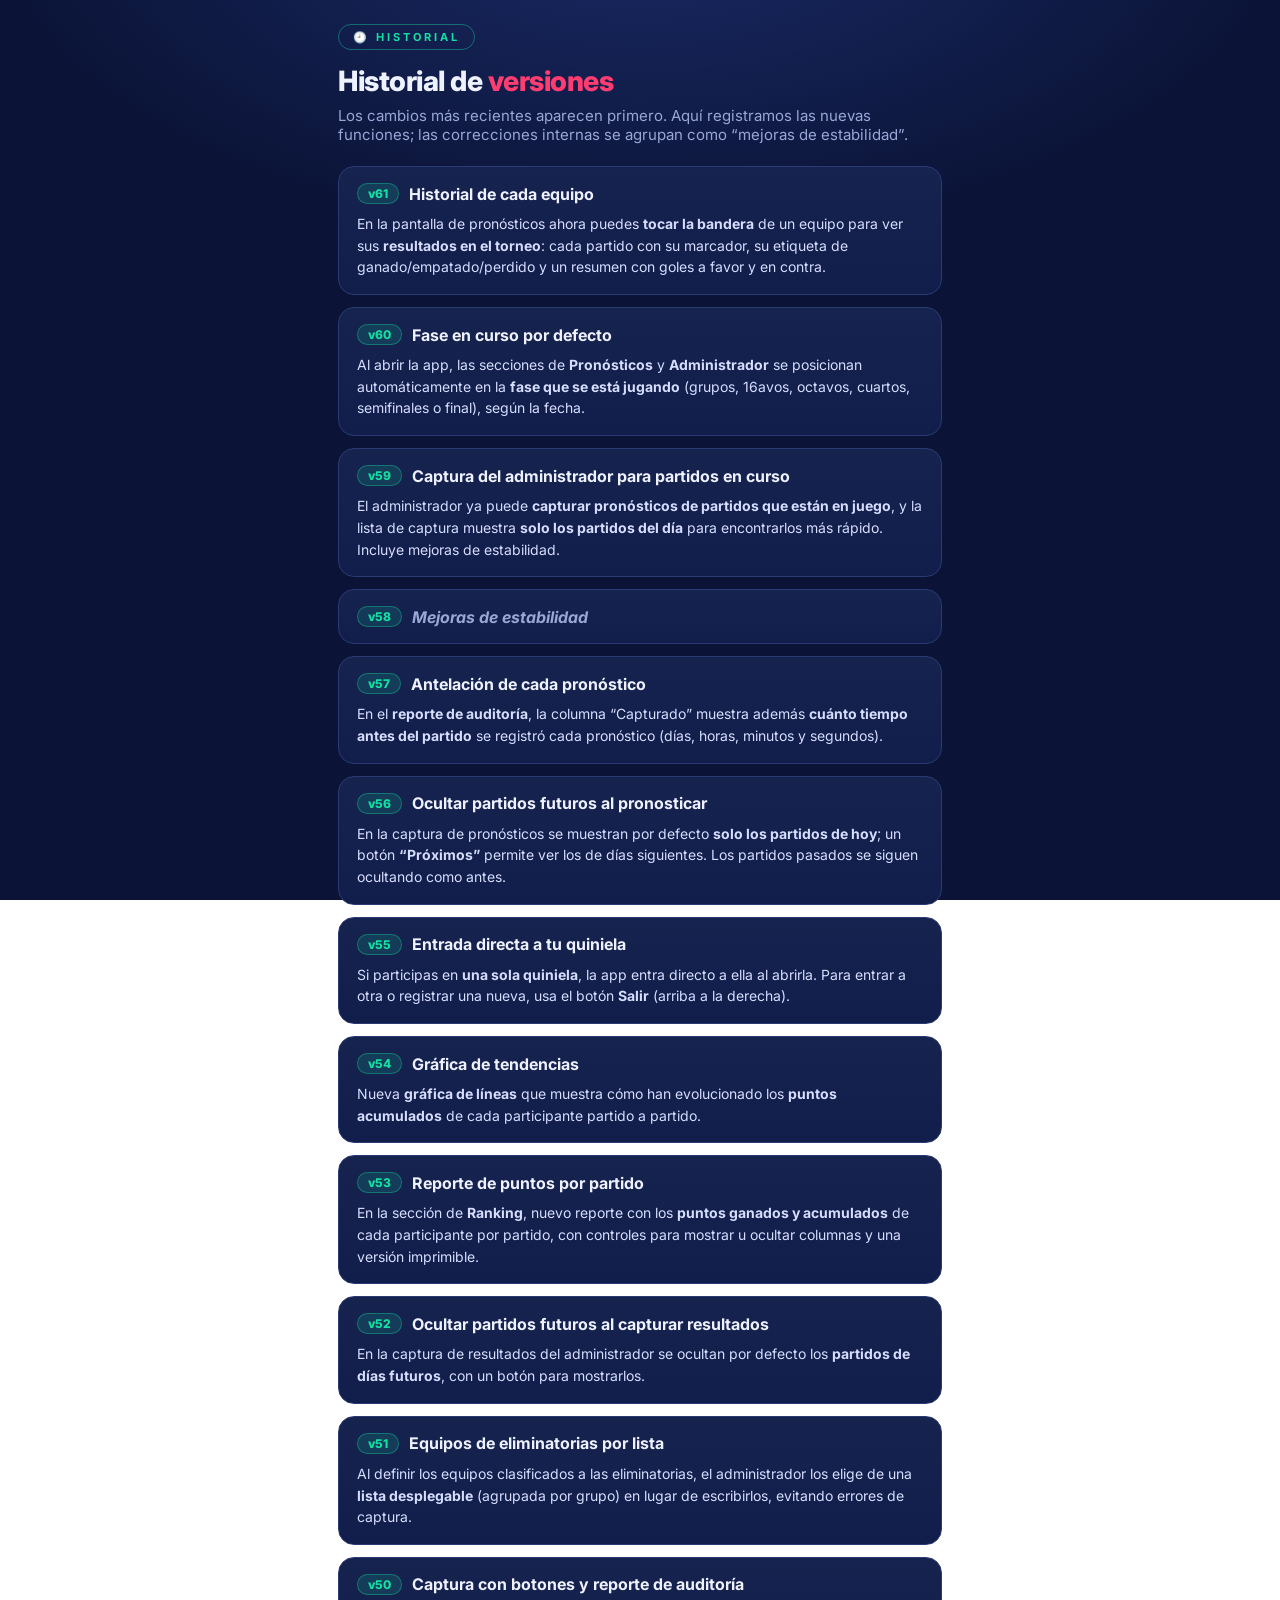
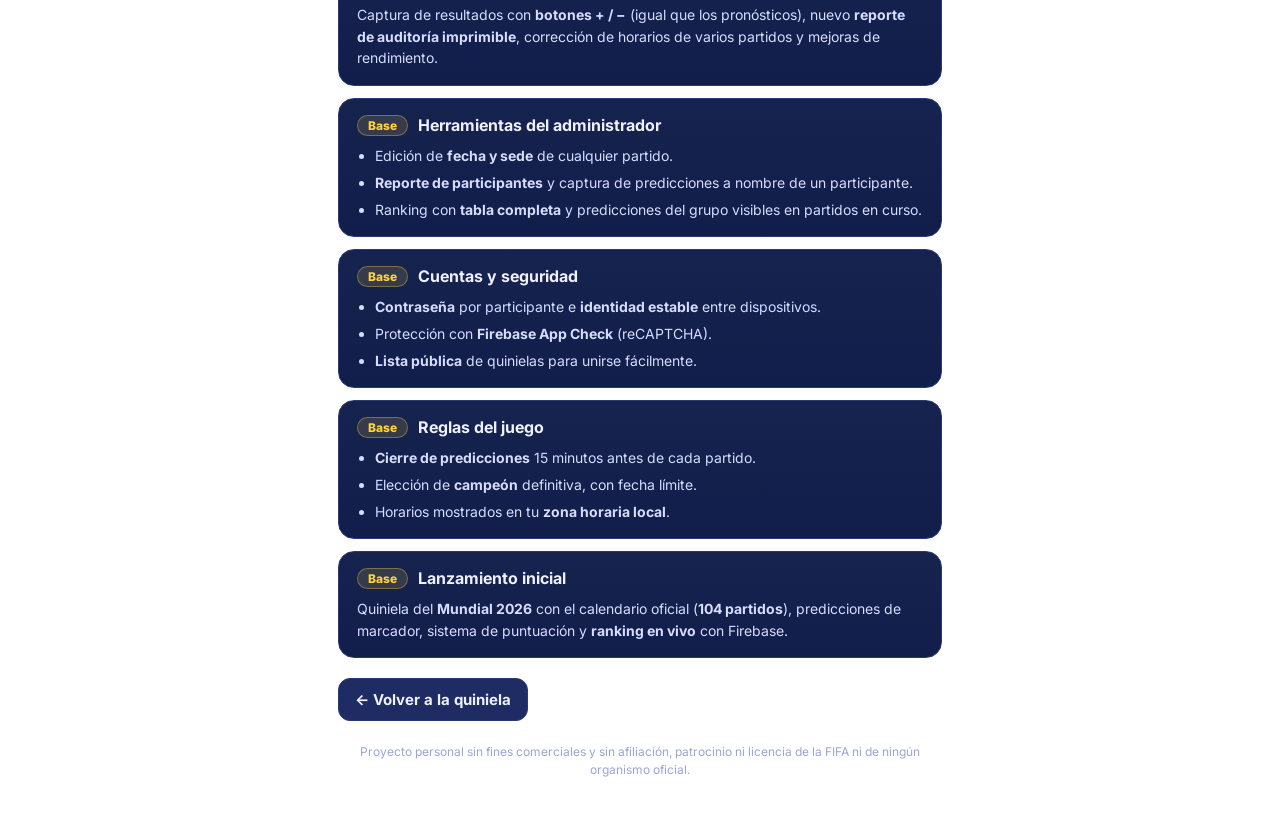
==== historial.html @ ba954df7 "feat: pagina de historial de versiones accesible desde el nombre del participante - Nueva pagina his" ====
<!DOCTYPE html>
<html lang="es">
<head>
  <meta charset="UTF-8" />
  <meta name="viewport" content="width=device-width, initial-scale=1.0" />
  <meta name="theme-color" content="#0b1437" />
  <title>Historial de versiones · Quiniela Mundial 2026</title>
  <link rel="preconnect" href="https://fonts.googleapis.com" />
  <link href="https://fonts.googleapis.com/css2?family=Inter:wght@400;500;600;700;800&display=swap" rel="stylesheet" />
  <link rel="stylesheet" href="css/styles.css" />
  <style>
    .hist { max-width: 640px; margin: 0 auto; padding: 24px 18px 60px; }
    .hist h1 { font-size: 28px; font-weight: 800; letter-spacing: -.5px; }
    .hist h1 span { color: var(--primary); }
    .hist .lead { color: var(--muted); margin: 8px 0 22px; font-size: 15px; }
    .ver-card {
      background: linear-gradient(180deg, var(--card) 0%, var(--bg-2) 100%);
      border: 1px solid var(--line); border-radius: var(--radius);
      padding: 16px 18px; margin-bottom: 12px;
    }
    .ver-head { display: flex; align-items: center; gap: 10px; flex-wrap: wrap; }
    .ver-badge {
      display: inline-flex; align-items: center; background: rgba(20,224,163,.14);
      color: var(--accent); border: 1px solid rgba(20,224,163,.35); border-radius: 999px;
      padding: 2px 10px; font-size: 12px; font-weight: 800; white-space: nowrap;
    }
    .ver-badge.base { background: rgba(255,211,61,.14); color: var(--gold); border-color: rgba(255,211,61,.35); }
    .ver-card h2 { font-size: 16px; font-weight: 700; margin: 0; }
    .ver-card p { color: #d6ddff; font-size: 14px; line-height: 1.55; margin: 9px 0 0; }
    .ver-card ul { margin: 9px 0 0 18px; display: flex; flex-direction: column; gap: 6px; }
    .ver-card li { color: #d6ddff; font-size: 14px; line-height: 1.5; }
    .stab { color: var(--muted); font-style: italic; }
    .back-link {
      display: inline-flex; align-items: center; gap: 8px; color: var(--text);
      background: var(--card-2); border: 1px solid var(--line); border-radius: 12px;
      padding: 11px 16px; text-decoration: none; font-weight: 700; font-size: 15px; margin-top: 8px;
    }
    .disc { color: var(--muted); font-size: 12px; text-align: center; margin-top: 22px; line-height: 1.5; }
  </style>
</head>
<body>
  <div class="hist">
    <div class="hero-badge" style="display:inline-block;color:var(--accent);border:1px solid rgba(20,224,163,.4);border-radius:999px;padding:5px 14px;font-size:11px;letter-spacing:3px;font-weight:700;margin-bottom:14px;">🕘 HISTORIAL</div>
    <h1>Historial de <span>versiones</span></h1>
    <p class="lead">Los cambios más recientes aparecen primero. Aquí registramos las nuevas funciones; las correcciones internas se agrupan como “mejoras de estabilidad”.</p>

    <!-- Las versiones más nuevas van ARRIBA. Al hacer un ajuste, agrega una tarjeta nueva al principio de esta lista. -->

    <div class="ver-card">
      <div class="ver-head"><span class="ver-badge">v61</span><h2>Historial de cada equipo</h2></div>
      <p>En la pantalla de pronósticos ahora puedes <b>tocar la bandera</b> de un equipo para ver sus <b>resultados en el torneo</b>: cada partido con su marcador, su etiqueta de ganado/empatado/perdido y un resumen con goles a favor y en contra.</p>
    </div>

    <div class="ver-card">
      <div class="ver-head"><span class="ver-badge">v60</span><h2>Fase en curso por defecto</h2></div>
      <p>Al abrir la app, las secciones de <b>Pronósticos</b> y <b>Administrador</b> se posicionan automáticamente en la <b>fase que se está jugando</b> (grupos, 16avos, octavos, cuartos, semifinales o final), según la fecha.</p>
    </div>

    <div class="ver-card">
      <div class="ver-head"><span class="ver-badge">v59</span><h2>Captura del administrador para partidos en curso</h2></div>
      <p>El administrador ya puede <b>capturar pronósticos de partidos que están en juego</b>, y la lista de captura muestra <b>solo los partidos del día</b> para encontrarlos más rápido. Incluye mejoras de estabilidad.</p>
    </div>

    <div class="ver-card">
      <div class="ver-head"><span class="ver-badge">v58</span><h2 class="stab">Mejoras de estabilidad</h2></div>
    </div>

    <div class="ver-card">
      <div class="ver-head"><span class="ver-badge">v57</span><h2>Antelación de cada pronóstico</h2></div>
      <p>En el <b>reporte de auditoría</b>, la columna “Capturado” muestra además <b>cuánto tiempo antes del partido</b> se registró cada pronóstico (días, horas, minutos y segundos).</p>
    </div>

    <div class="ver-card">
      <div class="ver-head"><span class="ver-badge">v56</span><h2>Ocultar partidos futuros al pronosticar</h2></div>
      <p>En la captura de pronósticos se muestran por defecto <b>solo los partidos de hoy</b>; un botón <b>“Próximos”</b> permite ver los de días siguientes. Los partidos pasados se siguen ocultando como antes.</p>
    </div>

    <div class="ver-card">
      <div class="ver-head"><span class="ver-badge">v55</span><h2>Entrada directa a tu quiniela</h2></div>
      <p>Si participas en <b>una sola quiniela</b>, la app entra directo a ella al abrirla. Para entrar a otra o registrar una nueva, usa el botón <b>Salir</b> (arriba a la derecha).</p>
    </div>

    <div class="ver-card">
      <div class="ver-head"><span class="ver-badge">v54</span><h2>Gráfica de tendencias</h2></div>
      <p>Nueva <b>gráfica de líneas</b> que muestra cómo han evolucionado los <b>puntos acumulados</b> de cada participante partido a partido.</p>
    </div>

    <div class="ver-card">
      <div class="ver-head"><span class="ver-badge">v53</span><h2>Reporte de puntos por partido</h2></div>
      <p>En la sección de <b>Ranking</b>, nuevo reporte con los <b>puntos ganados y acumulados</b> de cada participante por partido, con controles para mostrar u ocultar columnas y una versión imprimible.</p>
    </div>

    <div class="ver-card">
      <div class="ver-head"><span class="ver-badge">v52</span><h2>Ocultar partidos futuros al capturar resultados</h2></div>
      <p>En la captura de resultados del administrador se ocultan por defecto los <b>partidos de días futuros</b>, con un botón para mostrarlos.</p>
    </div>

    <div class="ver-card">
      <div class="ver-head"><span class="ver-badge">v51</span><h2>Equipos de eliminatorias por lista</h2></div>
      <p>Al definir los equipos clasificados a las eliminatorias, el administrador los elige de una <b>lista desplegable</b> (agrupada por grupo) en lugar de escribirlos, evitando errores de captura.</p>
    </div>

    <div class="ver-card">
      <div class="ver-head"><span class="ver-badge">v50</span><h2>Captura con botones y reporte de auditoría</h2></div>
      <p>Captura de resultados con <b>botones + / −</b> (igual que los pronósticos), nuevo <b>reporte de auditoría imprimible</b>, corrección de horarios de varios partidos y mejoras de rendimiento.</p>
    </div>

    <div class="ver-card">
      <div class="ver-head"><span class="ver-badge base">Base</span><h2>Herramientas del administrador</h2></div>
      <ul>
        <li>Edición de <b>fecha y sede</b> de cualquier partido.</li>
        <li><b>Reporte de participantes</b> y captura de predicciones a nombre de un participante.</li>
        <li>Ranking con <b>tabla completa</b> y predicciones del grupo visibles en partidos en curso.</li>
      </ul>
    </div>

    <div class="ver-card">
      <div class="ver-head"><span class="ver-badge base">Base</span><h2>Cuentas y seguridad</h2></div>
      <ul>
        <li><b>Contraseña</b> por participante e <b>identidad estable</b> entre dispositivos.</li>
        <li>Protección con <b>Firebase App Check</b> (reCAPTCHA).</li>
        <li><b>Lista pública</b> de quinielas para unirse fácilmente.</li>
      </ul>
    </div>

    <div class="ver-card">
      <div class="ver-head"><span class="ver-badge base">Base</span><h2>Reglas del juego</h2></div>
      <ul>
        <li><b>Cierre de predicciones</b> 15 minutos antes de cada partido.</li>
        <li>Elección de <b>campeón</b> definitiva, con fecha límite.</li>
        <li>Horarios mostrados en tu <b>zona horaria local</b>.</li>
      </ul>
    </div>

    <div class="ver-card">
      <div class="ver-head"><span class="ver-badge base">Base</span><h2>Lanzamiento inicial</h2></div>
      <p>Quiniela del <b>Mundial 2026</b> con el calendario oficial (<b>104 partidos</b>), predicciones de marcador, sistema de puntuación y <b>ranking en vivo</b> con Firebase.</p>
    </div>

    <a href="index.html" class="back-link">← Volver a la quiniela</a>

    <p class="disc">Proyecto personal sin fines comerciales y sin afiliación, patrocinio ni licencia de la FIFA ni de ningún organismo oficial.</p>
  </div>
</body>
</html>
---- css/styles.css ----
/* ===================== RESET & TOKENS ===================== */
*, *::before, *::after { box-sizing: border-box; margin: 0; padding: 0; }

:root {
  --bg: #0b1437;
  --bg-2: #111d4a;
  --card: #17234f;
  --card-2: #1e2c63;
  --line: #2a3a73;
  --text: #eef1ff;
  --muted: #9aa6d6;
  --primary: #ff3d71;
  --primary-2: #ff6a4d;
  --accent: #14e0a3;
  --gold: #ffd33d;
  --shadow: 0 10px 30px rgba(0,0,0,.35);
  --radius: 16px;
}

html, body {
  background: radial-gradient(1200px 600px at 50% -10%, #1a2a66 0%, var(--bg) 55%) fixed;
  color: var(--text);
  font-family: 'Inter', system-ui, -apple-system, sans-serif;
  min-height: 100vh;
  -webkit-font-smoothing: antialiased;
  overscroll-behavior-y: none;
}

button { font-family: inherit; cursor: pointer; border: none; color: inherit; }
input { font-family: inherit; }

.hidden { display: none !important; }

/* ===================== LOADER ===================== */
.loader {
  position: fixed; inset: 0; z-index: 100;
  display: flex; flex-direction: column; align-items: center; justify-content: center;
  gap: 14px; background: var(--bg); color: var(--muted);
}
.loader .ball { font-size: 54px; animation: bounce 1s infinite ease-in-out; }
@keyframes bounce { 0%,100%{transform:translateY(0)} 50%{transform:translateY(-18px)} }

/* ===================== SCREENS ===================== */
.screen { min-height: 100vh; }

/* ===================== AUTH ===================== */
#screen-auth {
  max-width: 480px; margin: 0 auto; padding: 32px 20px 48px;
  display: flex; flex-direction: column; gap: 26px;
}
.hero { text-align: center; padding-top: 18px; }
.hero-badge {
  display: inline-block; font-size: 11px; letter-spacing: 3px; font-weight: 700;
  color: var(--gold); border: 1px solid rgba(255,211,61,.4); border-radius: 999px;
  padding: 5px 14px; margin-bottom: 16px;
}
.hero h1 { font-size: 40px; line-height: 1.05; font-weight: 800; letter-spacing: -1px; }
.hero h1 span { color: var(--primary); }
.hero-sub { color: var(--muted); margin-top: 14px; font-size: 15px; }

.card {
  background: linear-gradient(180deg, var(--card) 0%, var(--bg-2) 100%);
  border: 1px solid var(--line); border-radius: var(--radius);
  padding: 20px; box-shadow: var(--shadow);
}
.auth-card { display: flex; flex-direction: column; gap: 16px; }

.field { display: flex; flex-direction: column; gap: 7px; }
.field span { font-size: 13px; color: var(--muted); font-weight: 500; }
.field input {
  background: #0e1840; border: 1px solid var(--line); border-radius: 12px;
  color: var(--text); padding: 14px 14px; font-size: 16px; outline: none;
  transition: border-color .15s;
}
.field input:focus { border-color: var(--primary); }
.code-input { text-transform: uppercase; letter-spacing: 4px; font-weight: 700; text-align: center; }

.tabs { display: flex; gap: 6px; background: #0e1840; padding: 5px; border-radius: 12px; }
.tab {
  flex: 1; padding: 11px; border-radius: 9px; background: transparent;
  color: var(--muted); font-weight: 600; font-size: 14px; transition: .15s;
}
.tab.active { background: var(--card-2); color: var(--text); }

.pane { display: none; flex-direction: column; gap: 14px; }
.pane.active { display: flex; }

.btn {
  border-radius: 12px; padding: 15px; font-size: 16px; font-weight: 700;
  transition: transform .08s, filter .15s; width: 100%;
}
.btn:active { transform: scale(.98); }
.btn-primary { background: linear-gradient(135deg, var(--primary), var(--primary-2)); color: #fff; }
.btn-primary:hover { filter: brightness(1.07); }
.btn-ghost { background: var(--card-2); color: var(--text); border: 1px solid var(--line); }
.btn-accent { background: linear-gradient(135deg, var(--accent), #0fb98a); color: #04231a; }

.hint { font-size: 12px; color: var(--muted); text-align: center; }
.field-hint { font-size: 11px; color: var(--muted); font-weight: 400; }
.error { color: var(--primary); font-size: 14px; text-align: center; min-height: 18px; font-weight: 600; }

/* ===================== LISTA PÚBLICA DE QUINIELAS ===================== */
.or-divider {
  text-align: center; color: var(--muted); font-size: 11px; font-weight: 700;
  letter-spacing: 1px; text-transform: uppercase;
  display: flex; align-items: center; gap: 10px;
}
.or-divider::before, .or-divider::after {
  content: ""; flex: 1; height: 1px; background: var(--line);
}
.public-list { display: flex; flex-direction: column; gap: 6px; max-height: 230px; overflow-y: auto; }
.public-hint { font-size: 12px; color: var(--muted); font-weight: 600; margin-bottom: 2px; }
.public-loading, .public-empty { font-size: 13px; color: var(--muted); text-align: center; padding: 10px 0; }
.public-item {
  display: flex; flex-direction: column; gap: 3px; text-align: left; width: 100%;
  background: var(--card-2); border: 1px solid var(--line); border-radius: 10px;
  padding: 10px 14px; cursor: pointer; transition: border-color .15s, background .15s;
}
.public-item:hover, .public-item:active { border-color: var(--accent); }
.public-item.selected { border-color: var(--accent); background: rgba(20,224,163,.08); }
.public-name { font-size: 14px; font-weight: 700; }
.public-meta { font-size: 12px; color: var(--muted); }

/* ===================== TOPBAR ===================== */
.topbar {
  position: sticky; top: 0; z-index: 20;
  display: flex; align-items: center; justify-content: space-between; gap: 12px;
  padding: 14px 16px; background: rgba(11,20,55,.85); backdrop-filter: blur(12px);
  border-bottom: 1px solid var(--line);
}
.topbar-info { display: flex; flex-direction: column; gap: 4px; min-width: 0; }
.topbar-info strong { font-size: 15px; white-space: nowrap; overflow: hidden; text-overflow: ellipsis; max-width: 52vw; }
.code-chip {
  align-self: flex-start; font-size: 12px; color: var(--accent); background: rgba(20,224,163,.1);
  border: 1px solid rgba(20,224,163,.3); padding: 3px 9px; border-radius: 999px; font-weight: 700;
}
.copy-ic { opacity: .7; }
.app-ver { font-size: 10px; font-weight: 600; color: var(--muted); letter-spacing: .5px; opacity: .6; }
.topbar-user { display: flex; align-items: center; gap: 8px; }
.user-pill {
  font-size: 13px; font-weight: 600; background: var(--card-2); padding: 7px 12px;
  border-radius: 999px; border: 1px solid var(--line); max-width: 28vw;
  white-space: nowrap; overflow: hidden; text-overflow: ellipsis;
}
a.user-pill {
  color: var(--text); text-decoration: none; cursor: pointer; display: inline-block;
  transition: background .15s, border-color .15s;
}
a.user-pill:hover, a.user-pill:focus { background: var(--card); border-color: var(--accent); outline: none; }
.icon-btn { background: var(--card-2); border: 1px solid var(--line); border-radius: 10px; padding: 8px 11px; font-size: 16px; }

/* ===================== CONTENT / VIEWS ===================== */
.content { max-width: 620px; margin: 0 auto; padding: 16px 14px 96px; }
.view { display: none; }
.view.active { display: block; animation: fade .2s ease; }
@keyframes fade { from{opacity:0; transform: translateY(6px)} to{opacity:1; transform:none} }

/* ===================== ROUND FILTER ===================== */
.round-filter {
  display: flex; gap: 8px; overflow-x: auto; padding: 4px 2px 12px; -webkit-overflow-scrolling: touch;
  scrollbar-width: none;
}
.round-filter::-webkit-scrollbar { display: none; }
.chip {
  white-space: nowrap; font-size: 13px; font-weight: 600; color: var(--muted);
  background: var(--card); border: 1px solid var(--line); padding: 9px 15px; border-radius: 999px;
  flex-shrink: 0; transition: .15s;
}
.chip.active { background: var(--primary); color: #fff; border-color: var(--primary); }

/* ===================== SORT BAR ===================== */
.sort-bar {
  display: flex; gap: 6px; margin-bottom: 10px; flex-wrap: wrap; align-items: center;
}
.sort-bar > :first-child:not(.sort-btn-toggle) ~ :not(.sort-btn-toggle),
.sort-bar > .sort-btn:not(.sort-btn-toggle) {
  /* grupo de orden: pill compartida */
}
.sort-btn {
  font-size: 12px; font-weight: 600; color: var(--muted);
  background: var(--card); border: 1px solid var(--line);
  padding: 6px 14px; border-radius: 999px;
  cursor: pointer; transition: .15s; white-space: nowrap;
}
.sort-btn.active { background: var(--card-2); color: var(--text); border-color: var(--primary); }
.sort-btn-toggle { margin-left: auto; color: var(--muted); }
.sort-btn-toggle.active { background: rgba(255,211,61,.12); color: var(--gold); border-color: rgba(255,211,61,.35); }

/* ===================== MATCH CARDS ===================== */
.matches-list { display: flex; flex-direction: column; gap: 12px; }
.group-label {
  font-size: 12px; font-weight: 700; letter-spacing: 1.5px; color: var(--muted);
  text-transform: uppercase; margin: 12px 4px 2px;
}
.match {
  background: linear-gradient(180deg, var(--card) 0%, var(--bg-2) 100%);
  border: 1px solid var(--line); border-radius: var(--radius); padding: 14px;
}
.match-top { display: flex; justify-content: space-between; align-items: center; margin-bottom: 12px; }
.match-meta { font-size: 11px; color: var(--muted); font-weight: 600; }
.match-status { font-size: 11px; font-weight: 700; padding: 3px 9px; border-radius: 999px; }
.status-open { color: var(--accent); background: rgba(20,224,163,.12); }
.status-locked { color: var(--gold); background: rgba(255,211,61,.12); }
.status-final { color: #ff8fae; background: rgba(255,61,113,.14); }

.teams-row { display: grid; grid-template-columns: 1fr auto 1fr; align-items: center; gap: 8px; }
.team { display: flex; flex-direction: column; align-items: center; gap: 6px; text-align: center; }
.team .flag { font-size: 30px; line-height: 1; }
.team .tname { font-size: 13px; font-weight: 600; }
.vs { font-size: 12px; color: var(--muted); font-weight: 700; }

.score-pill {
  display: flex; align-items: center; gap: 8px; justify-content: center; margin: 12px 0 4px;
}
.score-pill .box {
  min-width: 42px; text-align: center; background: #0e1840; border: 1px solid var(--line);
  border-radius: 10px; padding: 8px; font-size: 18px; font-weight: 800;
}
.score-pill .box.real { border-color: var(--primary); color: var(--primary); }
.score-pill input.box { color: #fff; -webkit-text-fill-color: #fff; border-color: rgba(255,255,255,.25); }
.score-pill input.box:focus { border-color: var(--accent); outline: none; }
.score-pill .sep { color: var(--muted); font-weight: 700; }

.pred-line {
  display: flex; align-items: center; justify-content: space-between; gap: 8px;
  margin-top: 10px; padding-top: 10px; border-top: 1px dashed var(--line);
}
.pred-label { font-size: 12px; color: var(--muted); }
.pred-value { font-size: 14px; font-weight: 700; }
.pts-badge { font-size: 12px; font-weight: 800; padding: 3px 9px; border-radius: 999px; background: rgba(20,224,163,.14); color: var(--accent); }
.pts-badge.zero { background: rgba(154,166,214,.12); color: var(--muted); }

.match-action {
  margin-top: 12px; width: 100%; background: var(--card-2); border: 1px solid var(--line);
  border-radius: 11px; padding: 11px; font-weight: 700; font-size: 14px; color: var(--text);
}
.match-action.has-pred { background: rgba(20,224,163,.1); border-color: rgba(20,224,163,.35); color: var(--accent); }
.match-action.locked { opacity: .55; }

/* ===================== RANKING ===================== */
.champion-banner {
  background: linear-gradient(135deg, rgba(255,211,61,.18), rgba(255,106,77,.12));
  border: 1px solid rgba(255,211,61,.35); border-radius: var(--radius); padding: 14px 16px;
  margin-bottom: 16px; font-size: 13px; color: var(--text); display: none;
}
.champion-banner.show { display: block; }
.champion-banner b { color: var(--gold); }

.ranking-list { list-style: none; }
.ranking-list .rp-table-wrap { margin-top: 4px; }
.rk-me { background: rgba(20,224,163,.06); }
.rk-me td { border-color: rgba(20,224,163,.2); }
.rk-pos { font-size: 13px; font-weight: 700; color: var(--muted); }
.rank-item {
  display: flex; align-items: center; gap: 14px; background: var(--card);
  border: 1px solid var(--line); border-radius: 14px; padding: 13px 15px;
}
.rank-item.me { border-color: var(--accent); background: rgba(20,224,163,.06); }
.rank-pos { font-size: 18px; font-weight: 800; width: 30px; text-align: center; color: var(--muted); }
.rank-item.top1 .rank-pos { color: var(--gold); }
.rank-item.top2 .rank-pos { color: #cfd6f0; }
.rank-item.top3 .rank-pos { color: #e7a86b; }
.rank-name { flex: 1; font-weight: 600; display: flex; flex-direction: column; gap: 2px; }
.rank-name small { color: var(--muted); font-weight: 500; font-size: 11px; }
.rank-pts { font-size: 20px; font-weight: 800; color: var(--accent); }
.rank-pts small { font-size: 11px; color: var(--muted); font-weight: 600; }
.you-tag { font-size: 10px; background: var(--accent); color: #04231a; padding: 1px 7px; border-radius: 999px; font-weight: 800; }
.admin-tag { font-size: 10px; background: var(--gold); color: #2a2200; padding: 1px 7px; border-radius: 999px; font-weight: 800; }

/* ===================== STATS ===================== */
.stats-content { display: flex; flex-direction: column; gap: 16px; }
.stat-grid { display: grid; grid-template-columns: 1fr 1fr; gap: 12px; }
.stat-box { background: var(--card); border: 1px solid var(--line); border-radius: 14px; padding: 16px; text-align: center; }
.stat-box .big { font-size: 30px; font-weight: 800; }
.stat-box .lbl { font-size: 12px; color: var(--muted); margin-top: 4px; }
.stat-box .big.accent { color: var(--accent); }
.stat-box .big.gold { color: var(--gold); }
.section-title { font-size: 15px; font-weight: 700; margin: 4px 2px; }
.bar-row { display: flex; align-items: center; gap: 10px; margin-bottom: 9px; }
.bar-row .bl { width: 92px; font-size: 12px; color: var(--muted); flex-shrink: 0; }
.bar-track { flex: 1; height: 9px; background: #0e1840; border-radius: 999px; overflow: hidden; }
.bar-fill { height: 100%; background: linear-gradient(90deg, var(--primary), var(--primary-2)); border-radius: 999px; }
.bar-val { width: 34px; text-align: right; font-size: 12px; font-weight: 700; }

/* ===================== BOTTOM NAV ===================== */
.bottom-nav {
  position: fixed; bottom: 0; left: 0; right: 0; z-index: 25;
  display: flex; background: rgba(11,20,55,.92); backdrop-filter: blur(14px);
  border-top: 1px solid var(--line); padding: 8px 6px calc(8px + env(safe-area-inset-bottom));
  max-width: 620px; margin: 0 auto;
}
.nav-btn {
  flex: 1; display: flex; flex-direction: column; align-items: center; gap: 3px;
  background: transparent; color: var(--muted); font-size: 11px; font-weight: 600; padding: 6px;
  border-radius: 12px; transition: .15s;
}
.nav-btn span { font-size: 20px; }
.nav-btn.active { color: var(--text); }
.nav-btn.active span { transform: translateY(-1px); }

/* ===================== MODAL ===================== */
.modal { position: fixed; inset: 0; z-index: 60; display: flex; align-items: flex-end; justify-content: center; }
.modal-backdrop { position: absolute; inset: 0; background: rgba(2,6,23,.7); backdrop-filter: blur(3px); }
.modal-card {
  position: relative; width: 100%; max-width: 520px; background: var(--bg-2);
  border: 1px solid var(--line); border-radius: 22px 22px 0 0; padding: 22px 20px calc(26px + env(safe-area-inset-bottom));
  box-shadow: var(--shadow); animation: slideUp .25s ease;
}
@keyframes slideUp { from{transform: translateY(100%)} to{transform:none} }
@media(min-width: 560px){ .modal { align-items: center; } .modal-card { border-radius: 22px; } }

.modal-title { font-size: 18px; font-weight: 800; text-align: center; margin-bottom: 4px; }
.modal-sub { font-size: 13px; color: var(--muted); text-align: center; margin-bottom: 20px; }
.modal-teams { display: grid; grid-template-columns: 1fr auto 1fr; align-items: start; gap: 6px; margin-bottom: 22px; }
.modal-team { display: flex; flex-direction: column; align-items: center; gap: 10px; }
.modal-team .flag { font-size: 40px; }
.modal-team .tname { font-size: 14px; font-weight: 700; text-align: center; }
.stepper { display: flex; align-items: center; gap: 10px; }
.stepper button {
  width: 38px; height: 38px; border-radius: 11px; background: var(--card-2); border: 1px solid var(--line);
  font-size: 22px; font-weight: 700; display: flex; align-items: center; justify-content: center;
}
.stepper .num { width: 46px; text-align: center; font-size: 26px; font-weight: 800; }
.modal-vs { align-self: center; font-size: 16px; color: var(--muted); font-weight: 700; padding-top: 50px; }
.modal-actions { display: flex; flex-direction: column; gap: 10px; }
.winner-tag { font-size: 12px; text-align: center; color: var(--muted); margin-bottom: 16px; min-height: 16px; }
.winner-tag b { color: var(--accent); }

/* champion picker */
.champ-picker { display: flex; flex-direction: column; gap: 10px; margin: 4px 0 18px; }
.champ-select {
  background: #0e1840; border: 1px solid var(--line); border-radius: 12px; color: var(--text);
  padding: 14px; font-size: 16px; outline: none;
}

/* ===================== TOAST ===================== */
.toast {
  position: fixed; bottom: 92px; left: 50%; transform: translateX(-50%) translateY(20px);
  background: #04231a; color: var(--accent); border: 1px solid var(--accent);
  padding: 12px 20px; border-radius: 999px; font-weight: 700; font-size: 14px;
  opacity: 0; pointer-events: none; transition: .25s; z-index: 80; max-width: 90vw; text-align: center;
}
.toast.show { opacity: 1; transform: translateX(-50%) translateY(0); }
.toast.err { background: #2a0a14; color: #ff8fae; border-color: var(--primary); }

/* ===================== MIS QUINIELAS (historial) ===================== */
.history-card { padding: 16px; }
.history-title { font-size: 14px; font-weight: 700; color: var(--muted); margin-bottom: 12px; }
.history-list { display: flex; flex-direction: column; gap: 8px; }
.hist-item { display: flex; align-items: stretch; gap: 8px; }
.hist-enter {
  flex: 1; display: flex; flex-direction: column; gap: 3px; text-align: left;
  background: #0e1840; border: 1px solid var(--line); border-radius: 12px; padding: 12px 14px;
  transition: .15s;
}
.hist-enter:hover { border-color: var(--accent); }
.hist-name { font-size: 15px; font-weight: 700; color: var(--text); }
.hist-meta { font-size: 12px; color: var(--muted); }
.hist-del {
  width: 42px; flex-shrink: 0; background: var(--card-2); border: 1px solid var(--line);
  border-radius: 12px; color: var(--muted); font-size: 16px; font-weight: 700;
}
.hist-del:hover { color: var(--primary); border-color: var(--primary); }

.rules-link {
  display: block; text-align: center; color: var(--accent); text-decoration: none;
  font-size: 14px; font-weight: 600; padding: 6px; margin-top: 4px;
}
.rules-link:hover { text-decoration: underline; }

.admin-note { margin-bottom: 14px; }
.admin-note p { font-size: 13px; color: var(--muted); margin-top: 6px; }
.empty { text-align: center; color: var(--muted); padding: 40px 20px; font-size: 14px; }

/* ===================== REPORTE ADMIN ===================== */
.rp-scroll { max-height: 62vh; overflow-y: auto; -webkit-overflow-scrolling: touch; padding-right: 2px; }
.rp-table-wrap { overflow-x: auto; border-radius: 10px; border: 1px solid var(--line); }
.rp-table { width: 100%; border-collapse: collapse; font-size: 13px; }
.rp-table thead tr { background: var(--card-2); }
.rp-table th { padding: 9px 10px; font-size: 11px; font-weight: 700; letter-spacing: .5px;
  text-transform: uppercase; color: var(--muted); white-space: nowrap; }
.rp-table td { padding: 9px 10px; border-top: 1px solid var(--line); vertical-align: middle; }
.rp-table tbody tr:hover { background: rgba(255,255,255,.03); }
th.rp-name, td.rp-name { text-align: left; min-width: 110px; font-weight: 600; }
th.rp-num,  td.rp-num  { text-align: right; white-space: nowrap; }
th.rp-champ,td.rp-champ{ text-align: left; font-size: 12px; color: var(--muted); min-width: 90px; }
.rp-matches { display: flex; flex-direction: column; gap: 10px; }
.rp-match {
  background: var(--card); border: 1px solid var(--line); border-radius: 12px; padding: 12px 14px;
}
.rp-match-hdr {
  display: flex; justify-content: space-between; align-items: baseline;
  gap: 8px; font-size: 13px; font-weight: 700; margin-bottom: 10px; flex-wrap: wrap;
}
.rp-round { font-size: 11px; color: var(--muted); font-weight: 500; white-space: nowrap; }
.rp-pred-row {
  display: flex; justify-content: space-between; align-items: center;
  padding: 5px 0; border-top: 1px solid rgba(255,255,255,.05); font-size: 13px;
}
.rp-pred-name { color: var(--muted); }
.rp-pred-val  { display: flex; align-items: center; gap: 6px; font-weight: 600; }
.rp-pts { font-size: 12px; font-weight: 800; padding: 2px 6px; border-radius: 999px; }
.rp-pts.pos  { background: rgba(20,224,163,.15); color: var(--accent); }
.rp-pts.zero { background: rgba(255,255,255,.07); color: var(--muted); }

/* Reporte de puntos por partido (matriz Ganados / Acumulados) */
.pr-table th, .pr-table td { white-space: nowrap; }
.pr-table th.rp-num, .pr-table td.rp-num { text-align: center; min-width: 38px; }
.pr-table th.pr-block { text-align: center; color: var(--text); background: var(--card-2); border-bottom: 1px solid var(--line); }
.pr-table .pr-acum { color: var(--accent); }
.pr-table th.pr-acum { color: var(--accent); }
.pr-res { color: var(--muted); font-weight: 400; font-size: 11px; margin-left: 4px; }
.pr-table td.rp-name { min-width: 150px; font-size: 12px; }

/* Bandera clickeable (abre historial del equipo) */
.flag-team { cursor: pointer; border-radius: 8px; transition: transform .1s, background .15s; }
.flag-team:hover, .flag-team:focus { background: rgba(255,255,255,.10); transform: scale(1.08); outline: none; }

/* Historial de equipo en el torneo */
.th-list { display: flex; flex-direction: column; gap: 8px; }
.th-row {
  display: flex; align-items: center; justify-content: space-between; gap: 10px;
  background: var(--card); border: 1px solid var(--line); border-radius: 12px; padding: 10px 12px;
}
.th-info { display: flex; flex-direction: column; gap: 3px; min-width: 0; }
.th-when { font-size: 11px; color: var(--muted); }
.th-opp { font-size: 13px; font-weight: 600; }
.th-vs { color: var(--muted); font-weight: 400; font-size: 11px; margin: 0 2px; }
.th-res { display: flex; align-items: center; gap: 8px; white-space: nowrap; }
.th-score { font-weight: 800; font-size: 15px; }
.th-tag { font-size: 11px; font-weight: 800; width: 20px; height: 20px; border-radius: 999px;
  display: inline-flex; align-items: center; justify-content: center; }
.th-win  { background: rgba(20,224,163,.15); color: var(--accent); }
.th-draw { background: rgba(255,255,255,.10); color: var(--muted); }
.th-loss { background: rgba(255,90,90,.15); color: #ff7a7a; }
.th-pending { font-size: 11px; color: var(--gold); font-weight: 700; }

/* Predicciones del grupo (partidos en curso) */
.live-preds { margin-top: 10px; padding-top: 10px; border-top: 1px dashed var(--line); }
.live-preds-title { font-size: 11px; color: var(--muted); font-weight: 600; text-transform: uppercase; letter-spacing: .5px; margin-bottom: 4px; }
.live-pred-row { display: flex; justify-content: space-between; align-items: center; padding: 4px 0; border-top: 1px solid rgba(255,255,255,.05); font-size: 13px; }
.live-pred-name { color: var(--muted); }
.live-pred-val  { font-weight: 700; color: var(--gold); }
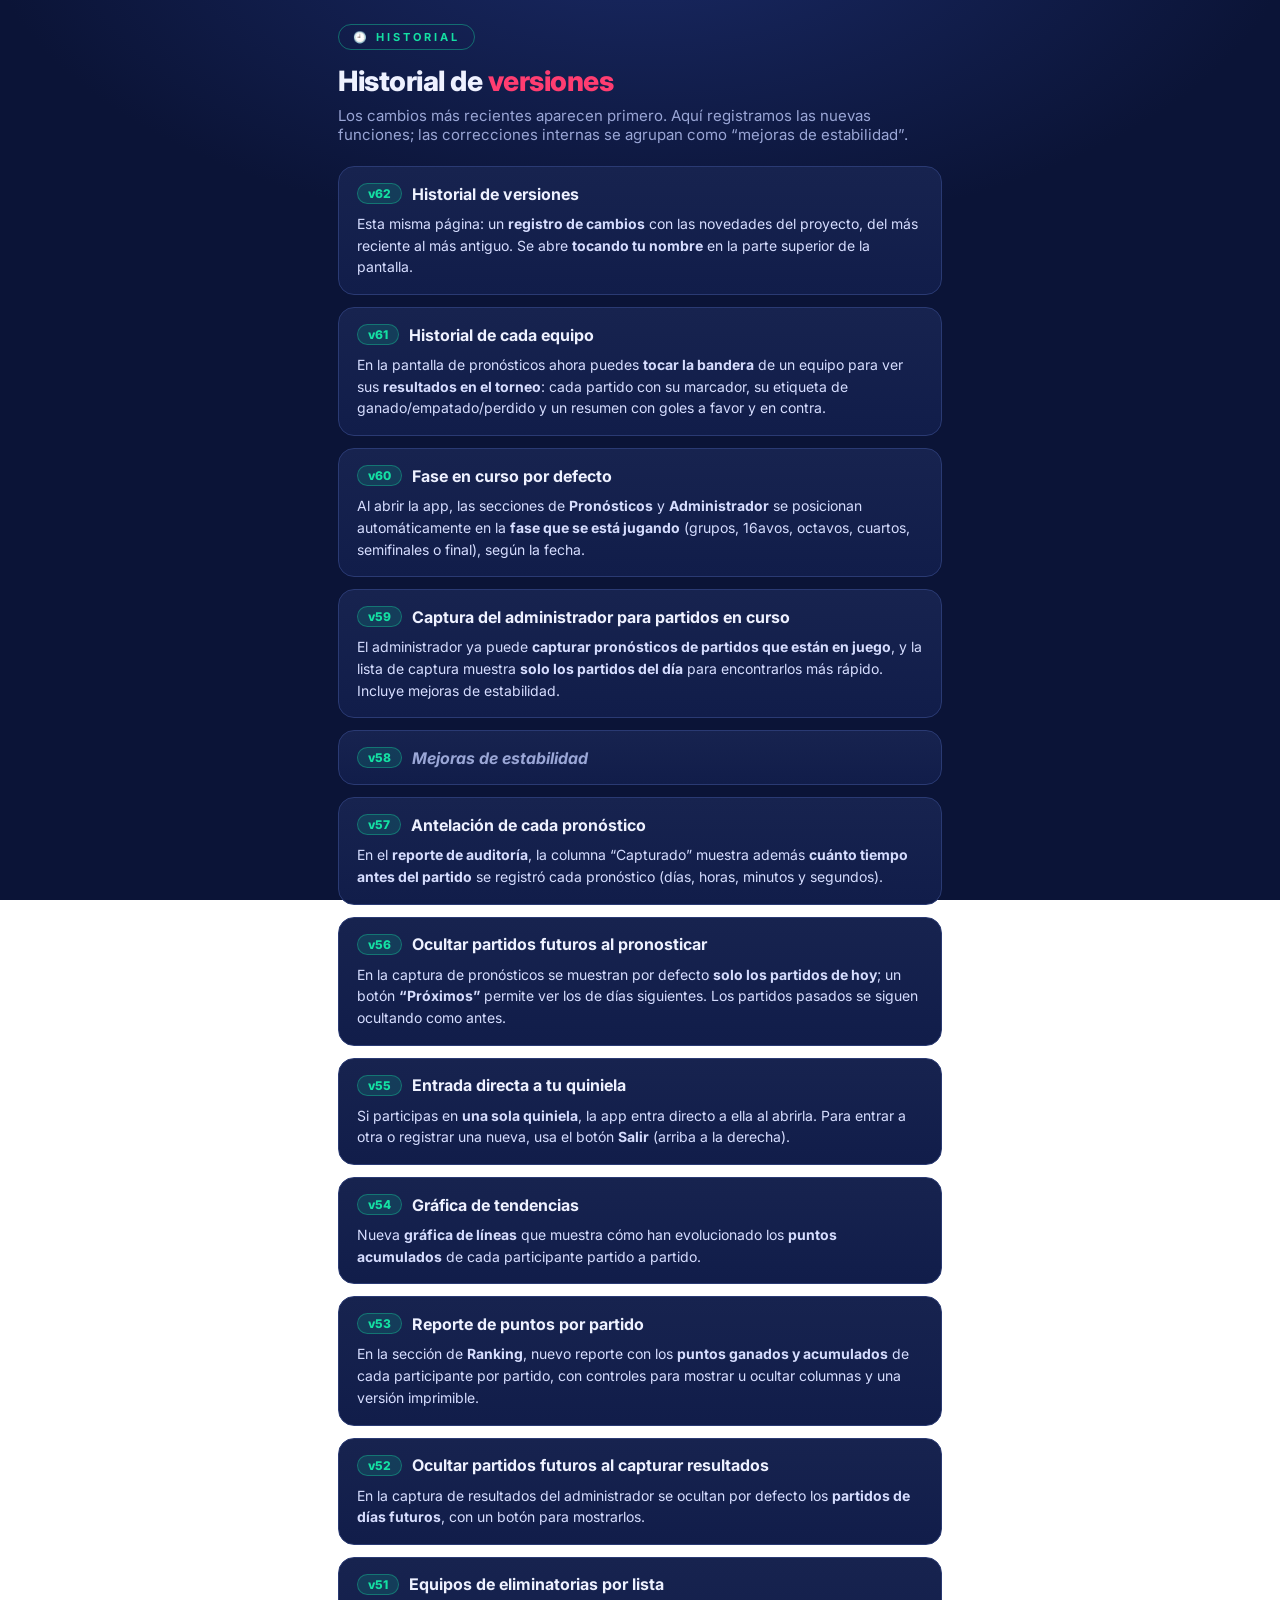
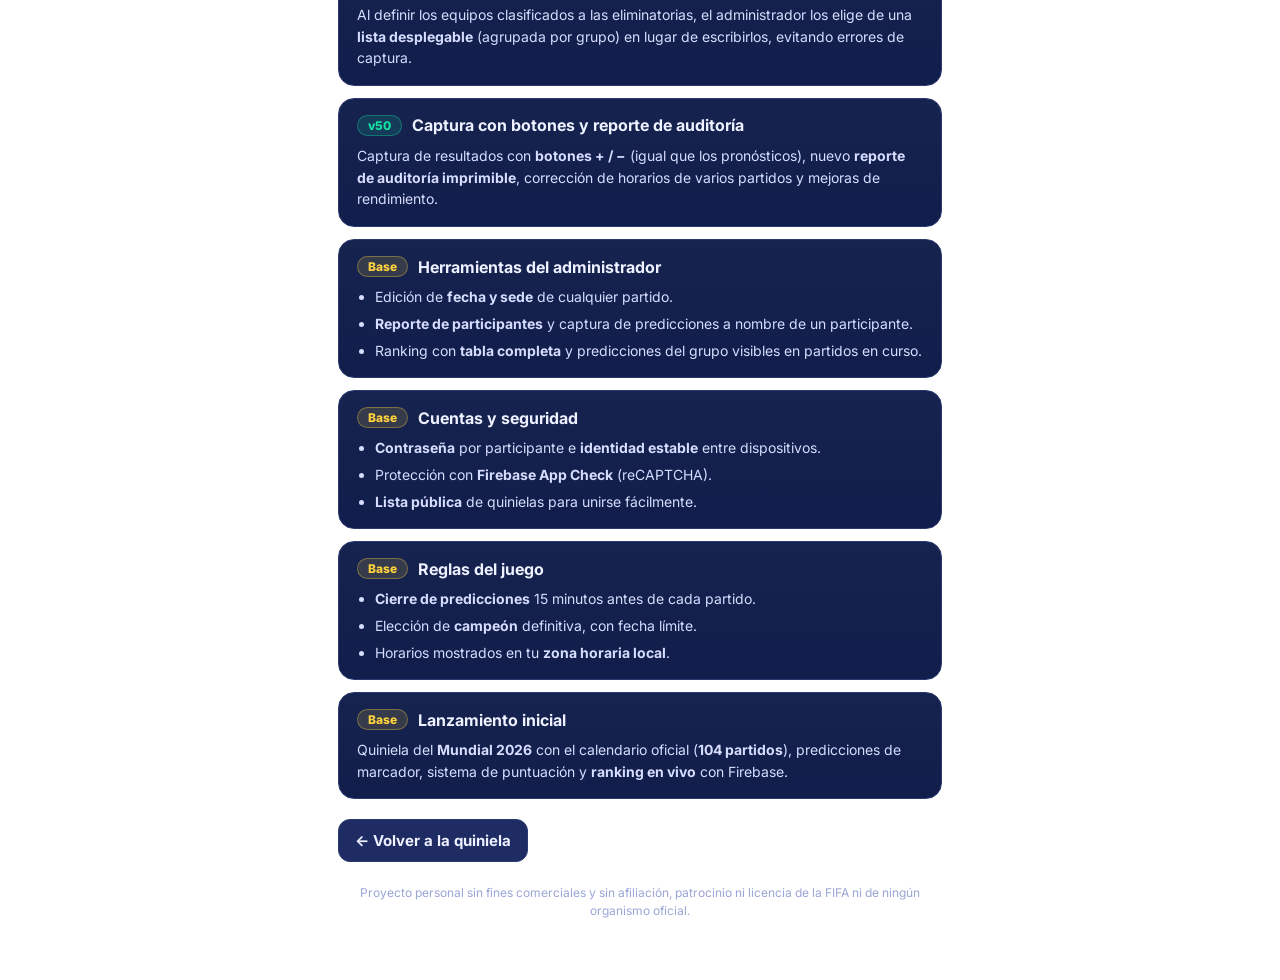
==== commit d5a114b8: "docs: agregar la version en curso (v62) al historial de versiones - Faltaba la tarjeta de la propia " ====
--- a/historial.html
+++ b/historial.html
@@ -45,6 +45,11 @@
     <p class="lead">Los cambios más recientes aparecen primero. Aquí registramos las nuevas funciones; las correcciones internas se agrupan como “mejoras de estabilidad”.</p>
 
     <!-- Las versiones más nuevas van ARRIBA. Al hacer un ajuste, agrega una tarjeta nueva al principio de esta lista. -->
+
+    <div class="ver-card">
+      <div class="ver-head"><span class="ver-badge">v62</span><h2>Historial de versiones</h2></div>
+      <p>Esta misma página: un <b>registro de cambios</b> con las novedades del proyecto, del más reciente al más antiguo. Se abre <b>tocando tu nombre</b> en la parte superior de la pantalla.</p>
+    </div>
 
     <div class="ver-card">
       <div class="ver-head"><span class="ver-badge">v61</span><h2>Historial de cada equipo</h2></div>
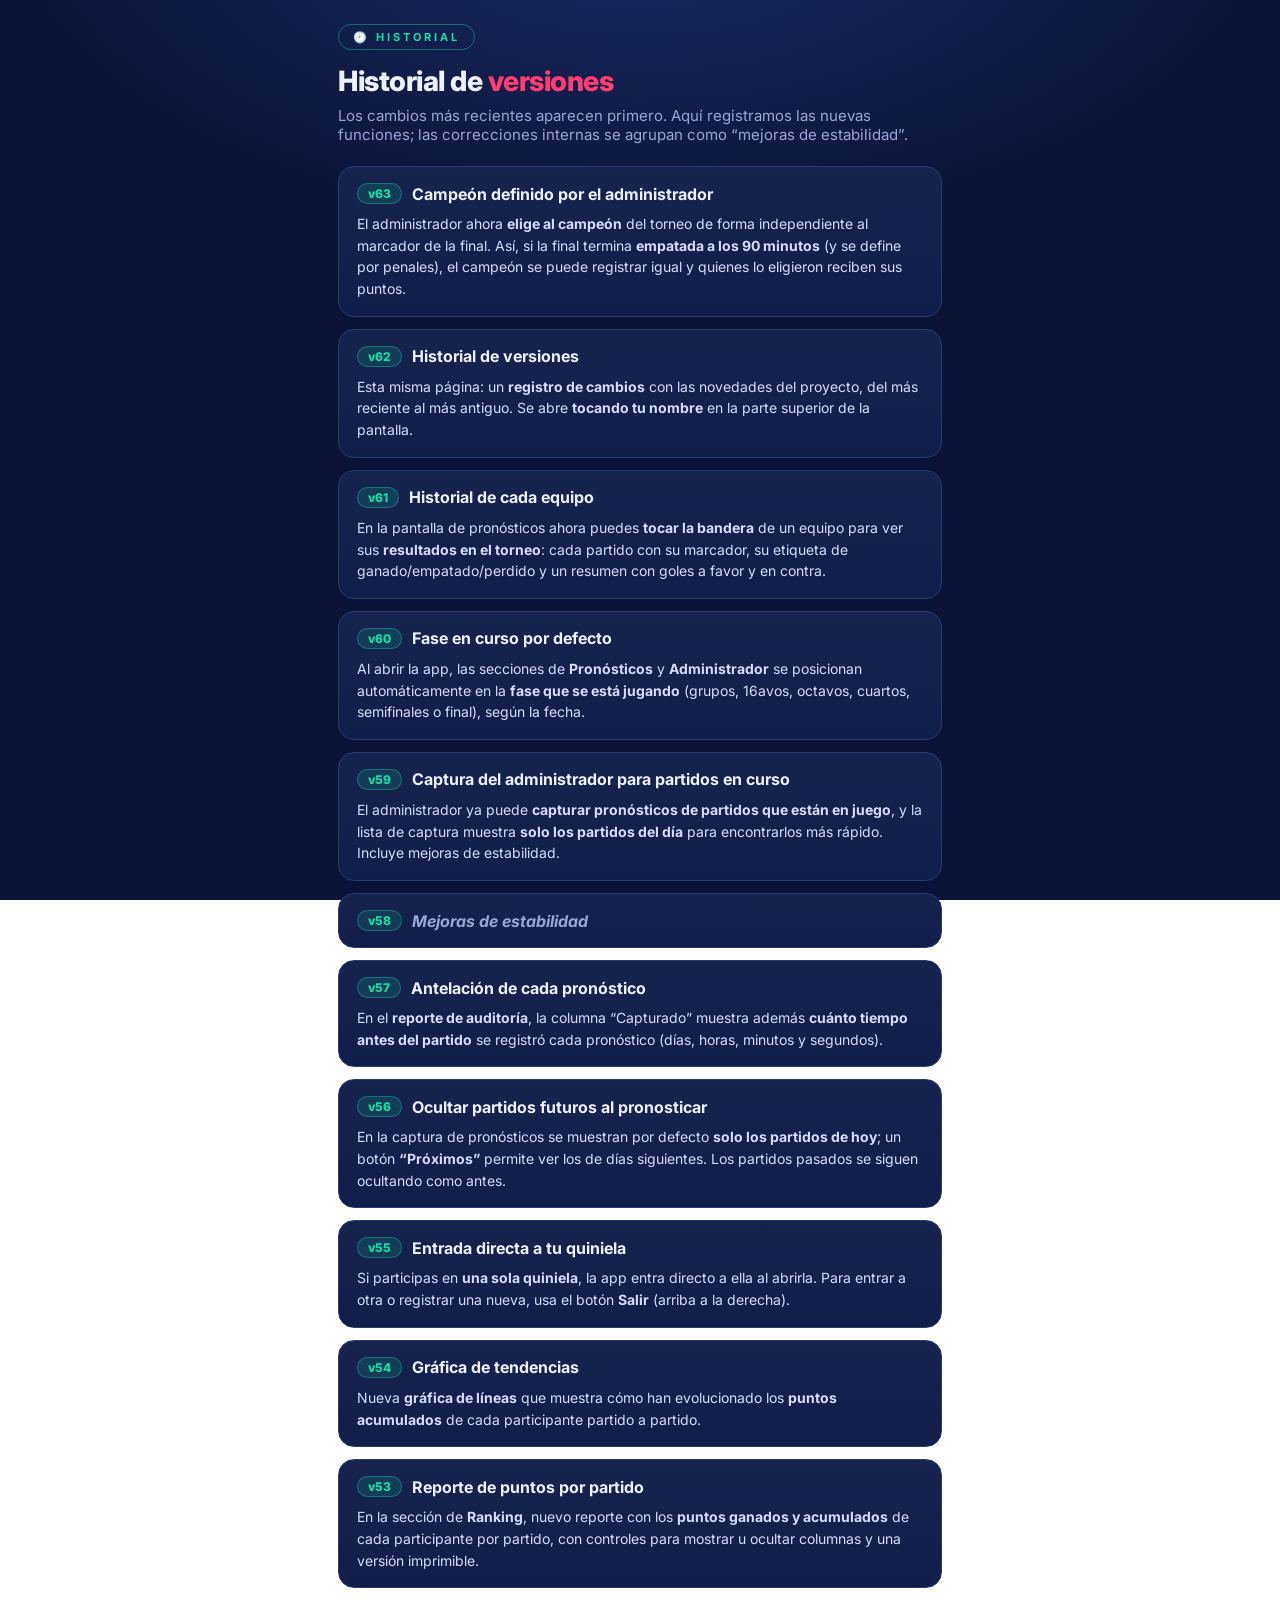
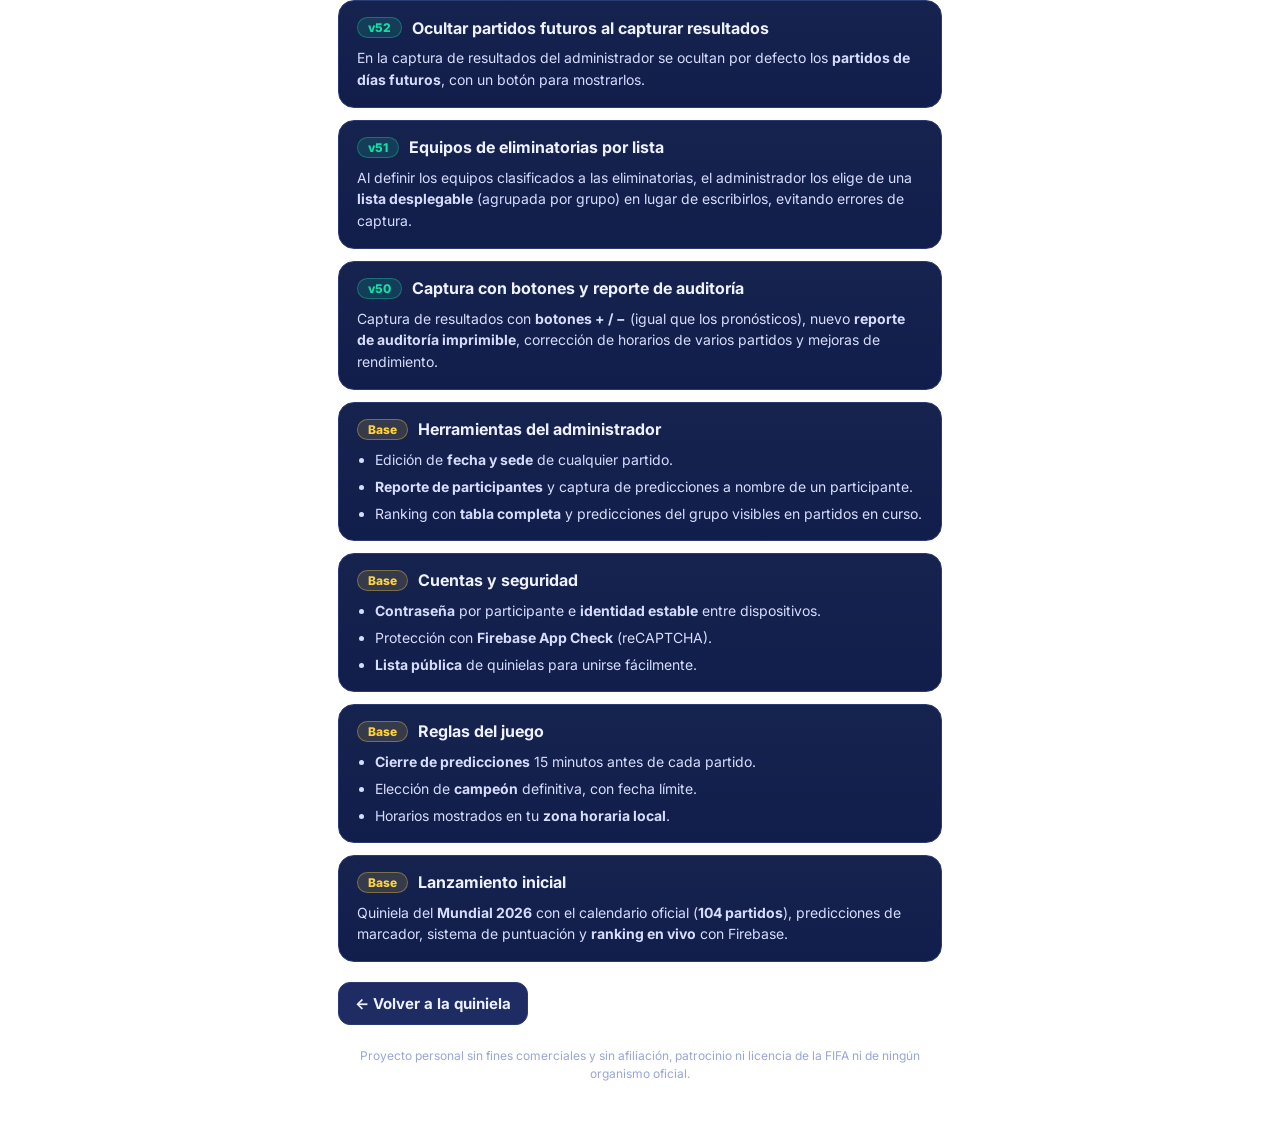
==== commit 9c53c6f7: "feat: definir campeon del torneo manualmente, independiente del marcador de la final - getRealChampi" ====
--- a/historial.html
+++ b/historial.html
@@ -45,6 +45,11 @@
     <p class="lead">Los cambios más recientes aparecen primero. Aquí registramos las nuevas funciones; las correcciones internas se agrupan como “mejoras de estabilidad”.</p>
 
     <!-- Las versiones más nuevas van ARRIBA. Al hacer un ajuste, agrega una tarjeta nueva al principio de esta lista. -->
+
+    <div class="ver-card">
+      <div class="ver-head"><span class="ver-badge">v63</span><h2>Campeón definido por el administrador</h2></div>
+      <p>El administrador ahora <b>elige al campeón</b> del torneo de forma independiente al marcador de la final. Así, si la final termina <b>empatada a los 90 minutos</b> (y se define por penales), el campeón se puede registrar igual y quienes lo eligieron reciben sus puntos.</p>
+    </div>
 
     <div class="ver-card">
       <div class="ver-head"><span class="ver-badge">v62</span><h2>Historial de versiones</h2></div>
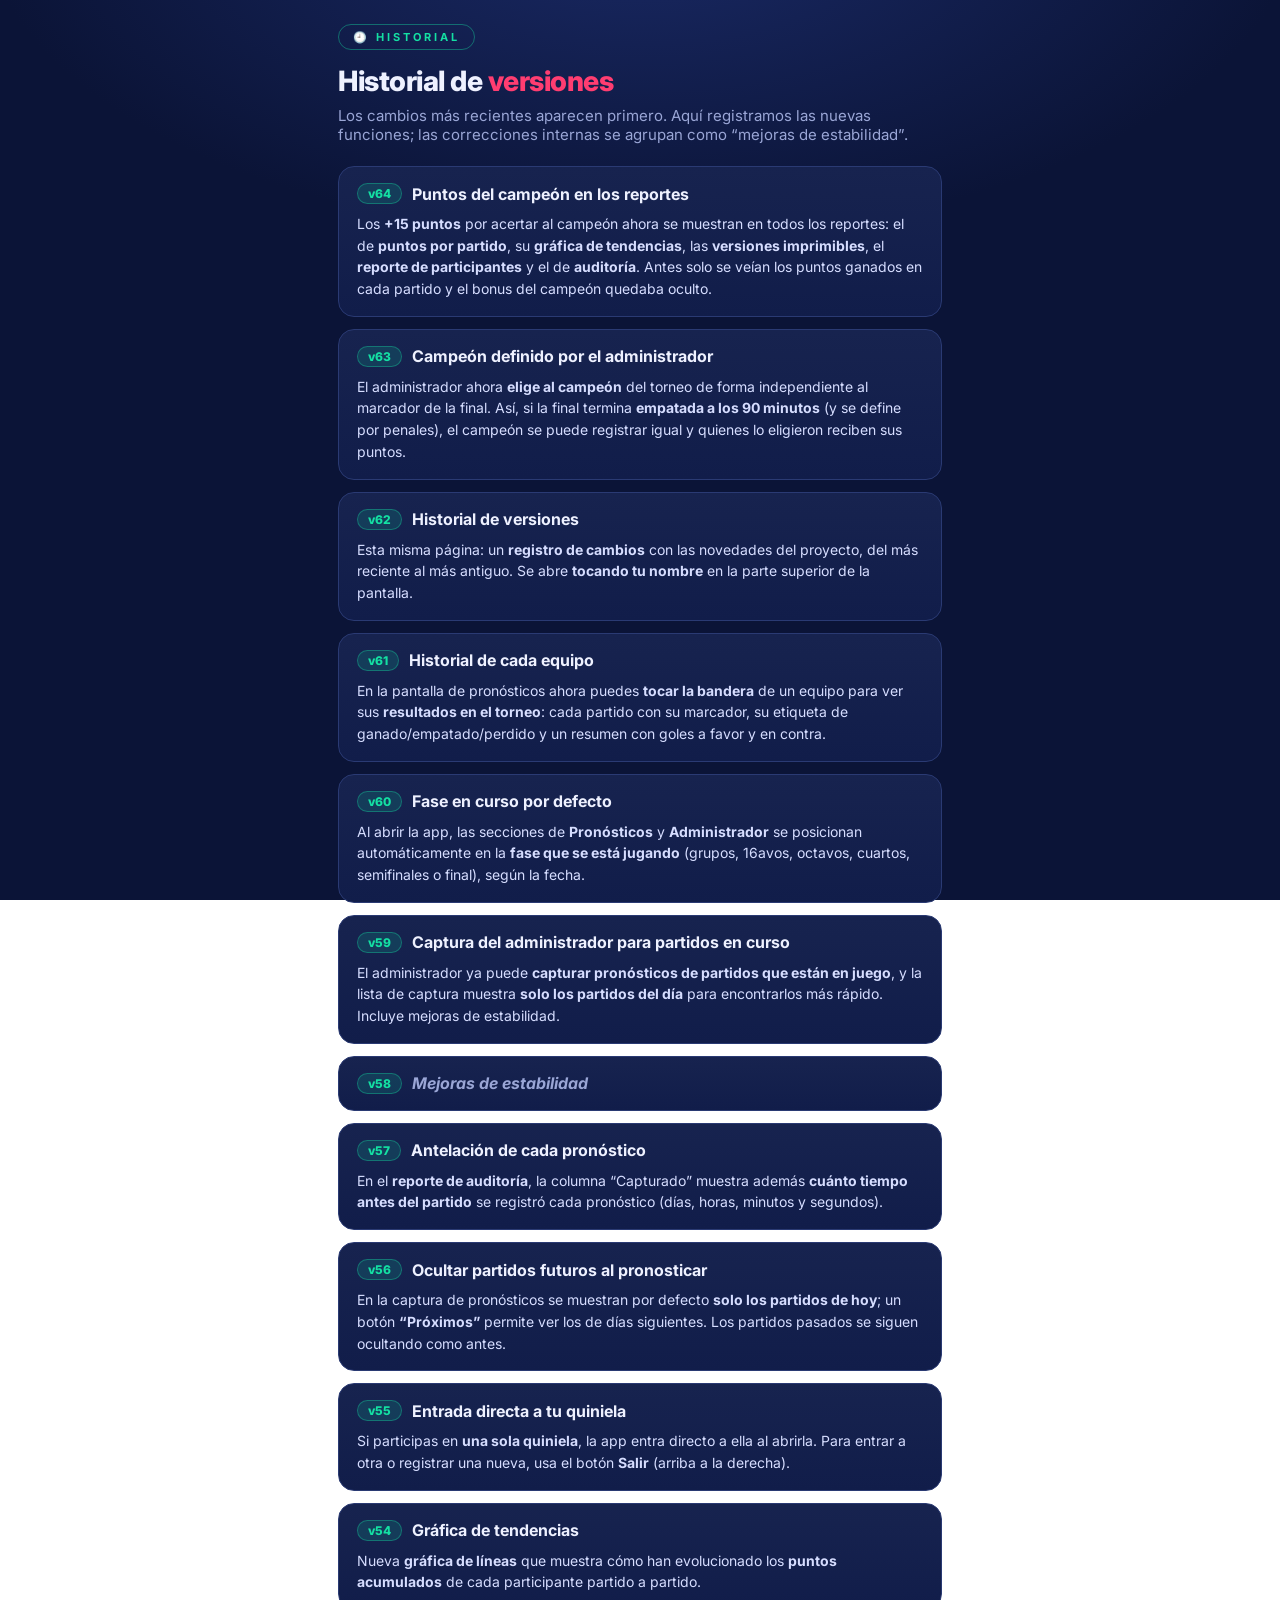
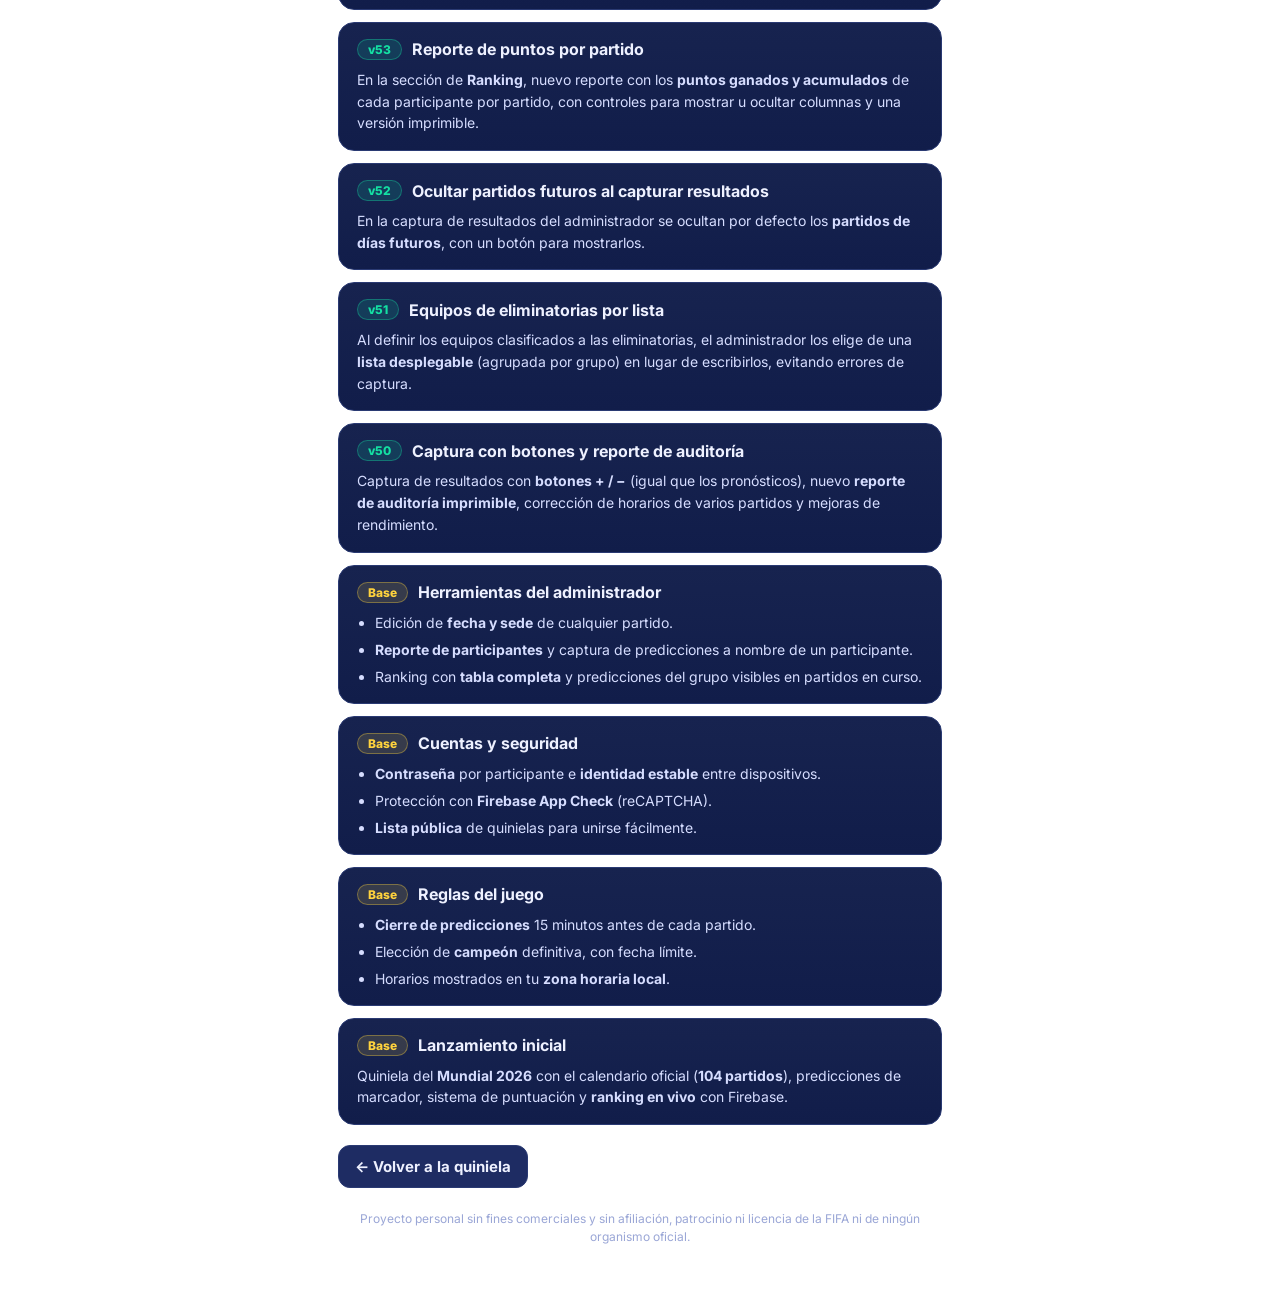
==== commit 90207ffa: "feat: reflejar los +15 del campeon en todos los reportes - Reporte de puntos por partido: fila final" ====
--- a/historial.html
+++ b/historial.html
@@ -45,6 +45,11 @@
     <p class="lead">Los cambios más recientes aparecen primero. Aquí registramos las nuevas funciones; las correcciones internas se agrupan como “mejoras de estabilidad”.</p>
 
     <!-- Las versiones más nuevas van ARRIBA. Al hacer un ajuste, agrega una tarjeta nueva al principio de esta lista. -->
+
+    <div class="ver-card">
+      <div class="ver-head"><span class="ver-badge">v64</span><h2>Puntos del campeón en los reportes</h2></div>
+      <p>Los <b>+15 puntos</b> por acertar al campeón ahora se muestran en todos los reportes: el de <b>puntos por partido</b>, su <b>gráfica de tendencias</b>, las <b>versiones imprimibles</b>, el <b>reporte de participantes</b> y el de <b>auditoría</b>. Antes solo se veían los puntos ganados en cada partido y el bonus del campeón quedaba oculto.</p>
+    </div>
 
     <div class="ver-card">
       <div class="ver-head"><span class="ver-badge">v63</span><h2>Campeón definido por el administrador</h2></div>
--- a/css/styles.css
+++ b/css/styles.css
@@ -411,6 +411,8 @@
 .pr-table th.pr-acum { color: var(--accent); }
 .pr-res { color: var(--muted); font-weight: 400; font-size: 11px; margin-left: 4px; }
 .pr-table td.rp-name { min-width: 150px; font-size: 12px; }
+.pr-table tr.pr-champ-row td { background: rgba(255,211,61,.12); font-weight: 800; border-top: 2px solid var(--gold); }
+.pr-table tr.pr-champ-row td.rp-name { color: var(--gold); }
 
 /* Bandera clickeable (abre historial del equipo) */
 .flag-team { cursor: pointer; border-radius: 8px; transition: transform .1s, background .15s; }
